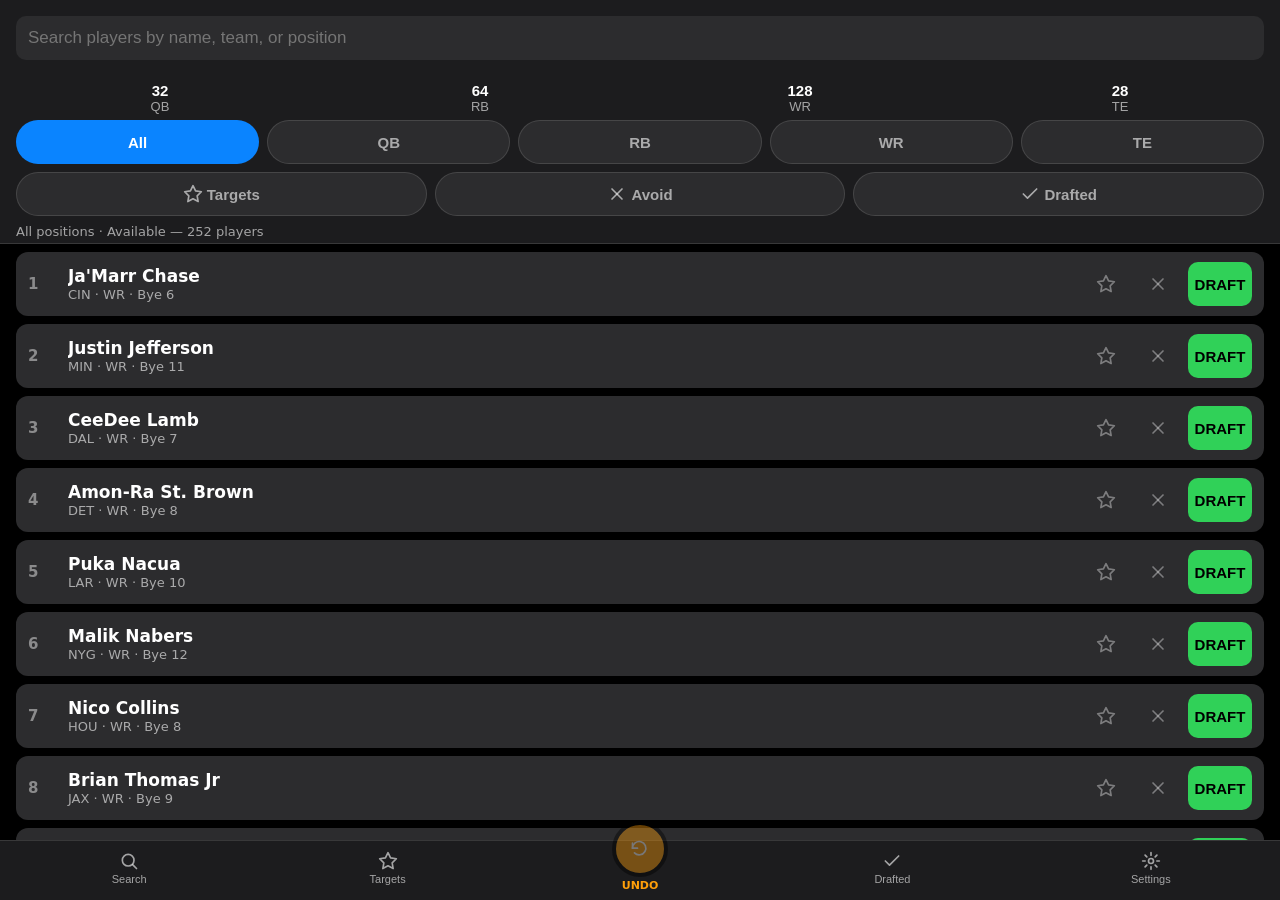
==== index.html @ 84325263 "feat: edit rankings mode — drag reorder, rank jump, done/cancel staging Adds DC.edit.mount/open/clos" ====
<!DOCTYPE html>
<html lang="en">
<head>
  <meta charset="utf-8">
  <meta name="viewport" content="width=device-width, initial-scale=1, maximum-scale=1, user-scalable=no, viewport-fit=cover">
  <meta name="apple-mobile-web-app-capable" content="yes">
  <meta name="apple-mobile-web-app-status-bar-style" content="black-translucent">
  <meta name="apple-mobile-web-app-title" content="Cockpit">
  <meta name="theme-color" content="#000000">
  <link rel="manifest" href="./manifest.webmanifest">
  <link rel="apple-touch-icon" href="./icons/apple-touch-icon.png">
  <link rel="icon" href="./icons/icon-192.png">
  <link rel="stylesheet" href="./styles.css">
  <title>Draft Cockpit</title>
</head>
<body>
  <div id="app" class="app-shell">
    <header id="header">
      <div id="search-container"></div>
      <div id="stats-strip"></div>
      <div id="filter-chips"></div>
      <div id="summary-line"></div>
    </header>
    <main id="player-list"></main>
    <div id="undo-banner-root"></div>
    <nav id="bottom-bar"></nav>
    <div id="sheet-root"></div>
    <div id="edit-root" hidden></div>
  </div>
  <script src="./js/data.js"></script>
  <script src="./js/state.js"></script>
  <script src="./js/importer.js"></script>
  <script src="./js/ui.js"></script>
  <script src="./js/edit.js"></script>
  <script src="./js/app.js"></script>
</body>
</html>
---- styles.css ----
/* tokens */
:root {
  --bg-base: #000000;
  --surface-1: #1C1C1E;
  --surface-2: #2C2C2E;
  --surface-3: #3A3A3C;
  --hairline: rgba(255, 255, 255, 0.12);
  --text-1: #FFFFFF;
  --text-2: rgba(255, 255, 255, 0.60);
  --text-3: rgba(255, 255, 255, 0.38);
  --accent-draft: #30D158;
  --accent-target: #FFD60A;
  --accent-avoid: #FF453A;
  --accent-position: #0A84FF;
  --accent-undo: #FF9F0A;
  --accent-drafted: #636366;
  --font-sans: -apple-system, BlinkMacSystemFont, "SF Pro Text", system-ui, sans-serif;
  --radius-chip: 9999px;
  --radius-card: 12px;
  --radius-button: 10px;
  --radius-sheet: 16px;
  --shadow-lift: 0 8px 24px rgba(0, 0, 0, 0.45);
  color-scheme: dark;
}

/* globals */
* {
  box-sizing: border-box;
}

body {
  margin: 0;
  background: var(--bg-base);
  color: var(--text-1);
  font-family: var(--font-sans);
  -webkit-tap-highlight-color: transparent;
  overscroll-behavior-y: contain;
}

button,
.chip,
.stat,
.bar-item,
.bar-undo,
.btn-toggle,
.btn-draft,
.btn-undraft,
.sheet-row,
.empty-action,
.search-clear {
  touch-action: manipulation;
  user-select: none;
  -webkit-user-select: none;
  transition: background-color 80ms ease-out, transform 80ms ease-out;
}

.chip:active,
.btn-draft:active,
.btn-undraft:active,
.empty-action:active,
.sheet-row:active {
  transform: scale(0.96);
}

.stat:active,
.bar-item:active,
.bar-undo:active,
.btn-toggle:active,
.search-clear:active {
  background: var(--surface-3);
}

/* layout */
.app-shell {
  height: 100vh;
  height: 100dvh;
  display: flex;
  flex-direction: column;
}

#header {
  background: var(--surface-1);
  padding-top: env(safe-area-inset-top);
  border-bottom: 1px solid var(--hairline);
  flex-shrink: 0;
}

#player-list {
  flex: 1;
  overflow-y: auto;
  overscroll-behavior-y: contain;
  padding: 8px 16px;
}

#bottom-bar {
  background: var(--surface-1);
  border-top: 1px solid var(--hairline);
  padding-bottom: max(env(safe-area-inset-bottom), 8px);
  flex-shrink: 0;
}

body.searching #stats-strip,
body.searching #filter-chips,
body.searching #summary-line,
body.searching #bottom-bar {
  display: none;
}

/* search */
.search-bar {
  padding: 16px;
  display: flex;
  align-items: center;
  gap: 8px;
}

.search-input {
  height: 44px;
  font-size: 17px;
  background: var(--surface-2);
  border-radius: var(--radius-button);
  width: 100%;
  flex: 1;
  min-width: 0;
  border: none;
  color: var(--text-1);
  padding: 0 12px;
}

.search-clear {
  width: 44px;
  height: 44px;
  background: none;
  border: none;
  color: var(--text-2);
  font-size: 17px;
  display: flex;
  align-items: center;
  justify-content: center;
  border-radius: 50%;
}

/* stats strip */
.stats-strip {
  display: flex;
}

.stat {
  flex: 1;
  height: 44px;
  display: flex;
  flex-direction: column;
  align-items: center;
  justify-content: center;
  background: none;
  border: none;
}

.stat-count {
  font-size: 15px;
  font-weight: 600;
  color: var(--text-1);
}

.stat-label {
  font-size: 13px;
  color: var(--text-2);
}

.stat.active .stat-label {
  color: var(--accent-position);
}

/* chips */
.chip-row {
  display: flex;
  gap: 8px;
  padding: 0 16px 8px;
}

.chip {
  flex: 1;
  height: 44px;
  border-radius: var(--radius-chip);
  background: var(--surface-2);
  color: var(--text-2);
  font-size: 15px;
  font-weight: 600;
  border: 1px solid var(--hairline);
  display: flex;
  align-items: center;
  justify-content: center;
  gap: 4px;
}

.chip.active-position {
  background: var(--accent-position);
  color: #fff;
  border-color: transparent;
}

.chip.active-target {
  background: var(--accent-target);
  color: #000;
  border-color: transparent;
}

.chip.active-avoid {
  background: var(--accent-avoid);
  color: #fff;
  border-color: transparent;
}

.chip.active-drafted {
  background: var(--accent-drafted);
  color: #fff;
  border-color: transparent;
}

/* summary line */
.summary {
  font-size: 13px;
  color: var(--text-2);
  padding: 0 16px 4px;
}

/* player row */
.player-row {
  display: flex;
  align-items: center;
  gap: 8px;
  background: var(--surface-2);
  border-radius: var(--radius-card);
  padding: 10px 12px;
  margin-bottom: 8px;
  min-height: 64px;
  max-height: 80px;
  position: relative;
  overflow: hidden;
}

.player-rank {
  width: 32px;
  font-size: 15px;
  font-weight: 700;
  font-variant-numeric: tabular-nums;
  color: rgba(255, 255, 255, 0.45);
}

button.player-rank {
  background: none;
  border: none;
  padding: 0;
  font: inherit;
  color: inherit;
  text-align: inherit;
}

#edit-list button.player-rank {
  min-height: 44px;
  display: flex;
  align-items: center;
}

.player-info {
  flex: 1;
  min-width: 0;
}

.player-name {
  font-size: 17px;
  font-weight: 600;
  line-height: 22px;
  white-space: nowrap;
  overflow: hidden;
  text-overflow: ellipsis;
}

.player-meta {
  font-size: 13px;
  color: var(--text-2);
  line-height: 16px;
}

.btn-toggle {
  width: 44px;
  height: 44px;
  border-radius: 50%;
  background: transparent;
  border: none;
  color: var(--text-3);
  display: flex;
  align-items: center;
  justify-content: center;
}

.btn-toggle.on-target {
  color: var(--accent-target);
  background: rgba(255, 214, 10, 0.18);
}

.btn-toggle.on-avoid {
  color: var(--accent-avoid);
  background: rgba(255, 69, 58, 0.18);
}

.btn-draft {
  min-width: 64px;
  height: 44px;
  border-radius: var(--radius-button);
  background: var(--accent-draft);
  color: #000;
  font-size: 15px;
  font-weight: 700;
  border: none;
}

.player-row.is-target {
  box-shadow: inset 3px 0 0 var(--accent-target);
}

.player-row.is-avoid {
  box-shadow: inset 3px 0 0 var(--accent-avoid);
  opacity: 0.55;
}

.player-row.is-drafted-search {
  opacity: 0.4;
}

.player-row.row-moved {
  box-shadow: inset 3px 0 0 var(--accent-position);
}

.player-row.dragging {
  z-index: 10;
  position: relative;
  background: var(--surface-3);
  transform-origin: center;
  box-shadow: var(--shadow-lift);
}

.player-row.gap-shift {
  transition: transform 120ms ease-out;
}

.player-row.settled {
  animation: drop-settle 100ms ease-out;
}

@keyframes drop-settle {
  from {
    transform: scale(1.02);
  }
  to {
    transform: scale(1);
  }
}

.drag-handle {
  width: 44px;
  height: 44px;
  flex-shrink: 0;
  display: flex;
  align-items: center;
  justify-content: center;
  color: var(--text-3);
  touch-action: none;
}

.drafted-pill {
  font-size: 11px;
  font-weight: 700;
  letter-spacing: 0.5px;
  color: var(--text-3);
  background: var(--surface-3);
  border-radius: 6px;
  padding: 4px 8px;
}

.pick-badge {
  font-size: 13px;
  font-weight: 600;
  color: var(--text-2);
}

.btn-undraft {
  height: 44px;
  min-width: 64px;
  border-radius: var(--radius-button);
  background: var(--surface-3);
  color: var(--accent-undo);
  font-weight: 700;
  border: none;
}

.player-row.exiting {
  transition: all 150ms ease-out;
  transform: translateX(24px);
  opacity: 0;
  max-height: 0;
  min-height: 0;
  margin-bottom: 0;
  padding-top: 0;
  padding-bottom: 0;
}

.player-row.restored {
  animation: undo-ring 400ms ease-out;
}

@keyframes undo-ring {
  from {
    box-shadow: 0 0 0 2px var(--accent-undo);
  }
  to {
    box-shadow: 0 0 0 2px transparent;
  }
}

.player-row.flash-draft {
  animation: draft-flash 150ms ease-out;
}

@keyframes draft-flash {
  from {
    background: rgba(48, 209, 88, 0.25);
  }
  to {
    background: var(--surface-2);
  }
}

/* bottom bar */
.bar-items {
  display: flex;
  align-items: flex-end;
}

.bar-item {
  flex: 1;
  min-height: 48px;
  display: flex;
  flex-direction: column;
  align-items: center;
  justify-content: center;
  gap: 2px;
  background: none;
  border: none;
  color: var(--text-2);
  font-size: 11px;
  font-weight: 500;
}

.bar-item.active {
  color: var(--text-1);
}

.bar-undo {
  width: 56px;
  height: 56px;
  border-radius: 50%;
  background: var(--accent-undo);
  color: #fff;
  margin-top: -20px;
  border: 4px solid var(--bg-base);
  display: flex;
  align-items: center;
  justify-content: center;
}

.bar-undo:disabled {
  opacity: 0.4;
  pointer-events: none;
}

.bar-undo-label {
  font-size: 11px;
  font-weight: 700;
  color: var(--accent-undo);
}

/* undo banner */
.undo-banner {
  margin: 0 16px 8px;
  background: var(--surface-2);
  border-radius: var(--radius-button);
  padding: 10px 12px;
  font-size: 13px;
  color: var(--text-2);
}

/* settings sheet */
.scrim {
  position: absolute;
  inset: 0;
  background: rgba(0, 0, 0, 0.5);
}

.sheet {
  position: absolute;
  left: 0;
  right: 0;
  bottom: 0;
  background: var(--surface-1);
  border-radius: var(--radius-sheet) var(--radius-sheet) 0 0;
  padding: 16px 16px max(env(safe-area-inset-bottom), 16px);
  max-height: 85vh;
  max-height: 85dvh;
  overflow-y: auto;
}

.sheet-title {
  font-size: 20px;
  font-weight: 700;
  margin: 0 0 12px;
}

.sheet-row {
  width: 100%;
  text-align: left;
  min-height: 48px;
  font-size: 17px;
  background: none;
  border: none;
  color: var(--text-1);
  border-bottom: 1px solid var(--hairline);
  display: flex;
  align-items: center;
  justify-content: space-between;
}

.sheet-row.destructive {
  color: var(--accent-avoid);
}

.sheet-note {
  font-size: 13px;
  color: var(--text-3);
}

.import-textarea {
  width: 100%;
  min-height: 120px;
  font-size: 16px;
  background: var(--surface-2);
  color: var(--text-1);
  border: none;
  border-radius: var(--radius-button);
  padding: 12px;
}

/* empty state */
.empty {
  padding: 48px 24px;
  text-align: center;
  color: var(--text-2);
}

.empty-title {
  font-size: 17px;
  font-weight: 600;
}

.empty-sub {
  font-size: 13px;
  color: var(--text-3);
  margin-top: 4px;
}

.empty-action {
  margin-top: 12px;
  color: var(--accent-position);
  background: none;
  border: none;
  font-size: 15px;
  font-weight: 600;
  min-height: 44px;
}

/* edit rankings mode */
#edit-root {
  position: absolute;
  inset: 0;
  background: var(--bg-base);
  display: flex;
  flex-direction: column;
  z-index: 20;
  opacity: 1;
  transform: translateY(0);
  transition: opacity 150ms ease-out, transform 150ms ease-out;
}

#edit-root[hidden] {
  display: none;
}

#edit-root.entering,
#edit-root.leaving {
  opacity: 0;
  transform: translateY(8px);
}

.edit-topbar {
  display: flex;
  align-items: center;
  justify-content: space-between;
  gap: 8px;
  padding: env(safe-area-inset-top) 8px 0;
  min-height: 44px;
  background: var(--surface-1);
  border-bottom: 1px solid var(--hairline);
  flex-shrink: 0;
}

.edit-topbar-btn {
  min-width: 44px;
  height: 44px;
  background: none;
  border: none;
  font-size: 17px;
}

.edit-cancel {
  color: var(--text-2);
}

.edit-done {
  color: var(--accent-position);
  font-weight: 700;
}

.edit-topbar-title {
  flex: 1;
  text-align: center;
  font-size: 17px;
  font-weight: 600;
}

.edit-topbar-done-wrap {
  display: flex;
  align-items: center;
  gap: 6px;
}

.edit-count-pill {
  font-size: 13px;
  font-weight: 600;
  color: var(--accent-position);
  background: rgba(10, 132, 255, 0.18);
  border-radius: var(--radius-chip);
  padding: 4px 8px;
}

#edit-list {
  flex: 1;
  overflow-y: auto;
  overscroll-behavior-y: contain;
  padding: 8px 16px;
  position: relative;
}

#edit-root.edit-searching .drag-handle {
  opacity: 0.35;
}

.edit-card {
  position: absolute;
  top: 50%;
  left: 50%;
  transform: translate(-50%, -50%);
  background: var(--surface-1);
  border-radius: var(--radius-sheet);
  padding: 16px;
  min-width: 260px;
}

.edit-card-title {
  font-size: 13px;
  color: var(--text-2);
  margin-bottom: 8px;
}

.rank-input {
  display: block;
  width: 100%;
  height: 44px;
  font-size: 17px;
  text-align: center;
  background: var(--surface-2);
  color: var(--text-1);
  border: none;
  border-radius: var(--radius-button);
  padding: 0 12px;
  margin-bottom: 12px;
  color-scheme: dark;
}

.edit-card-primary,
.edit-card-danger,
.edit-card-secondary {
  width: 100%;
  height: 44px;
  border-radius: var(--radius-button);
  border: none;
  font-size: 15px;
  font-weight: 700;
  margin-top: 8px;
}

.edit-card-primary {
  background: var(--accent-position);
  color: #fff;
}

.edit-card-primary:disabled {
  opacity: 0.4;
  pointer-events: none;
}

.edit-card-danger {
  background: var(--accent-avoid);
  color: #fff;
}

.edit-card-secondary {
  background: var(--surface-3);
  color: var(--text-1);
}
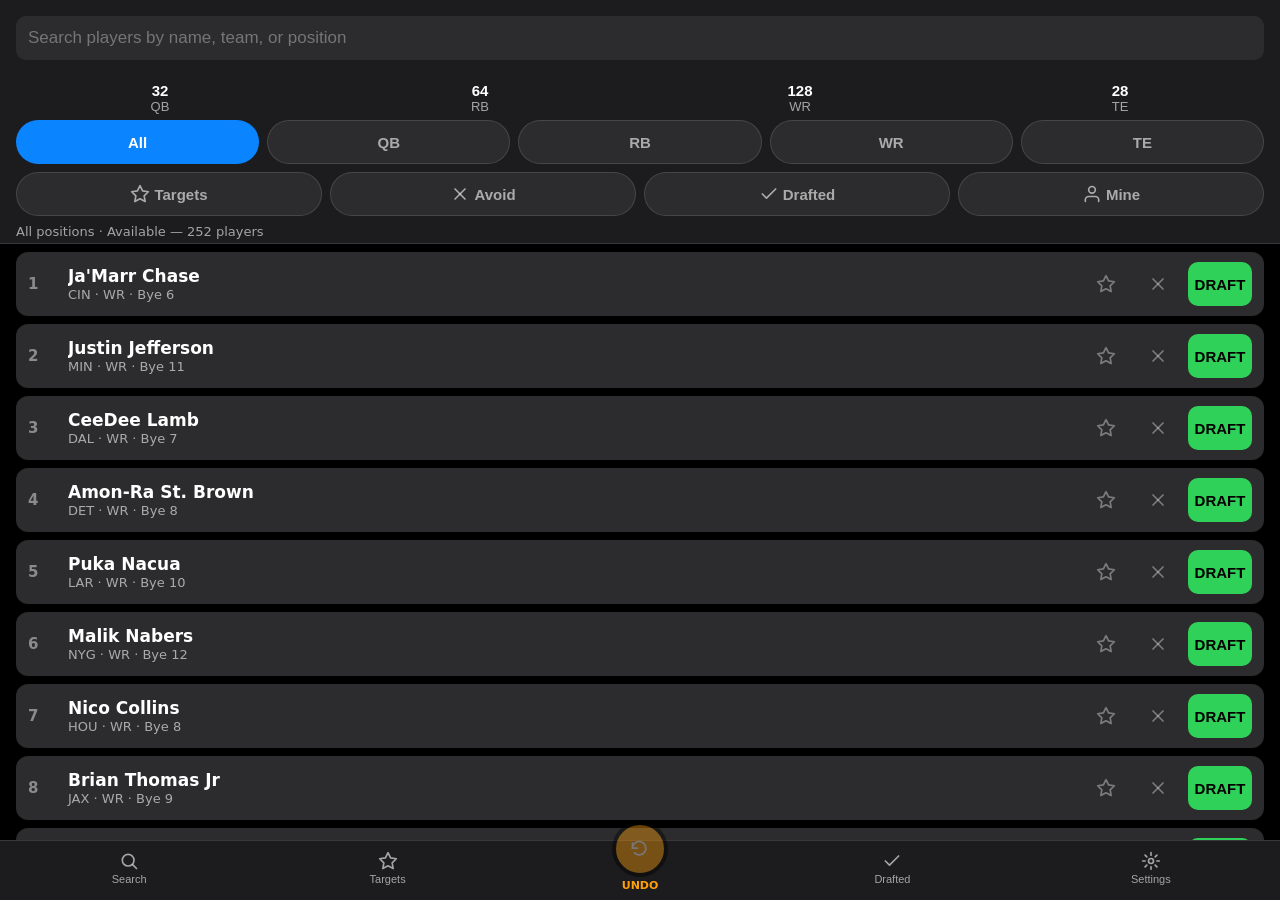
==== commit 9a1aed49: "feat: tier dividers, draft tracker strip, quiet signals, roster needs Round 4 Task 4 — main-board UI" ====
--- a/index.html
+++ b/index.html
@@ -18,6 +18,7 @@
     <header id="header">
       <div id="search-container"></div>
       <div id="stats-strip"></div>
+      <div id="tracker-strip"></div>
       <div id="filter-chips"></div>
       <div id="summary-line"></div>
     </header>
--- a/styles.css
+++ b/styles.css
@@ -171,6 +171,14 @@
   color: var(--accent-position);
 }
 
+/* draft tracker strip: hidden entirely when league is unset (mount() leaves it empty) */
+.tracker-strip {
+  font-size: 13px;
+  color: var(--text-2);
+  font-variant-numeric: tabular-nums;
+  padding: 16px;
+}
+
 /* chips */
 .chip-row {
   display: flex;
@@ -180,6 +188,7 @@
 
 .chip {
   flex: 1;
+  min-width: 0;
   height: 44px;
   border-radius: var(--radius-chip);
   background: var(--surface-2);
@@ -191,6 +200,8 @@
   align-items: center;
   justify-content: center;
   gap: 4px;
+  padding: 0 2px;
+  white-space: nowrap;
 }
 
 .chip.active-position {
@@ -213,6 +224,12 @@
 
 .chip.active-drafted {
   background: var(--accent-drafted);
+  color: #fff;
+  border-color: transparent;
+}
+
+.chip.active-mine {
+  background: var(--accent-position);
   color: #fff;
   border-color: transparent;
 }
@@ -262,6 +279,23 @@
   align-items: center;
 }
 
+#edit-list button.player-rank.pos-rank {
+  flex-direction: column;
+  align-items: flex-start;
+  gap: 1px;
+}
+
+.rank-position {
+  font-size: 15px;
+  font-weight: 700;
+  color: var(--text-1);
+}
+
+.rank-overall {
+  font-size: 11px;
+  color: var(--text-3);
+}
+
 .player-info {
   flex: 1;
   min-width: 0;
@@ -282,6 +316,40 @@
   line-height: 16px;
 }
 
+/* quiet signal tags: available rows only, up to 2, priority VALUE > CLIFF > GONE SOON */
+.signal-tags {
+  display: flex;
+  gap: 4px;
+  margin-top: 3px;
+}
+
+.sig-tag {
+  font-size: 10px;
+  font-weight: 700;
+  line-height: 1;
+  text-transform: uppercase;
+  border: 1px solid;
+  border-radius: 4px;
+  padding: 2px 5px;
+  letter-spacing: 0.5px;
+  background: transparent;
+}
+
+.sig-value {
+  border-color: var(--accent-draft);
+  color: var(--accent-draft);
+}
+
+.sig-cliff {
+  border-color: var(--accent-target);
+  color: var(--accent-target);
+}
+
+.sig-gone {
+  border-color: var(--text-3);
+  color: var(--text-3);
+}
+
 .btn-toggle {
   width: 44px;
   height: 44px;
@@ -304,15 +372,38 @@
   background: rgba(255, 69, 58, 0.18);
 }
 
+.btn-toggle.on-mine {
+  color: var(--accent-position);
+  background: rgba(10, 132, 255, 0.18);
+}
+
 .btn-draft {
   min-width: 64px;
   height: 44px;
   border-radius: var(--radius-button);
-  background: var(--accent-draft);
+  background-color: var(--accent-draft);
+  background-image: linear-gradient(to right, var(--accent-position), var(--accent-position));
+  background-repeat: no-repeat;
+  background-position: left center;
+  background-size: 0% 100%;
   color: #000;
   font-size: 15px;
   font-weight: 700;
   border: none;
+  -webkit-touch-callout: none;
+}
+
+.btn-draft.arming {
+  animation: btn-arm-fill 500ms linear forwards;
+}
+
+@keyframes btn-arm-fill {
+  from {
+    background-size: 0% 100%;
+  }
+  to {
+    background-size: 100% 100%;
+  }
 }
 
 .player-row.is-target {
@@ -324,12 +415,36 @@
   opacity: 0.55;
 }
 
+.player-row.is-mine {
+  box-shadow: inset 3px 0 0 var(--accent-position);
+}
+
 .player-row.is-drafted-search {
   opacity: 0.4;
 }
 
 .player-row.row-moved {
   box-shadow: inset 3px 0 0 var(--accent-position);
+}
+
+/* tier divider: expanded margin-top holds an inline ::before label + hairline (row height/pitch
+   for this row alone changes — drag math handles this via measured per-row offsets, not rowStep) */
+.player-row.tier-break {
+  margin-top: 24px;
+  overflow: visible;
+}
+
+.player-row.tier-break::before {
+  content: attr(data-tier-label);
+  position: absolute;
+  top: -20px;
+  left: 0;
+  right: 0;
+  padding-top: 4px;
+  border-top: 1px solid var(--hairline);
+  font-size: 11px;
+  font-weight: 700;
+  color: var(--text-3);
 }
 
 .player-row.dragging {
@@ -425,6 +540,19 @@
 @keyframes draft-flash {
   from {
     background: rgba(48, 209, 88, 0.25);
+  }
+  to {
+    background: var(--surface-2);
+  }
+}
+
+.player-row.flash-mine {
+  animation: mine-flash 150ms ease-out;
+}
+
+@keyframes mine-flash {
+  from {
+    background: rgba(10, 132, 255, 0.25);
   }
   to {
     background: var(--surface-2);
@@ -539,6 +667,30 @@
   color: var(--text-3);
 }
 
+.sheet-section-title {
+  font-size: 15px;
+  font-weight: 700;
+  color: var(--text-2);
+  margin: 16px 0 4px;
+}
+
+.snake-toggle-btn {
+  width: 44px;
+  height: 44px;
+  border-radius: var(--radius-button);
+  background: var(--surface-2);
+  color: var(--text-1);
+  border: none;
+  display: flex;
+  align-items: center;
+  justify-content: center;
+}
+
+.snake-toggle-btn[aria-pressed="true"] {
+  background: var(--accent-position);
+  color: #fff;
+}
+
 .import-textarea {
   width: 100%;
   min-height: 120px;
@@ -599,6 +751,10 @@
 #edit-root.leaving {
   opacity: 0;
   transform: translateY(8px);
+}
+
+#edit-root.leaving {
+  pointer-events: none;
 }
 
 .edit-topbar {
@@ -681,6 +837,43 @@
   margin-bottom: 8px;
 }
 
+.tier-stepper-row {
+  display: flex;
+  align-items: center;
+  gap: 8px;
+  margin: 12px 0;
+}
+
+.tier-stepper-label {
+  flex: 1;
+  font-size: 13px;
+  color: var(--text-2);
+}
+
+.tier-step-btn {
+  width: 44px;
+  height: 44px;
+  border-radius: var(--radius-button);
+  background: var(--surface-2);
+  color: var(--text-1);
+  border: none;
+  font-size: 20px;
+  font-weight: 700;
+}
+
+.tier-step-btn:disabled {
+  opacity: 0.4;
+  pointer-events: none;
+}
+
+.tier-stepper-value {
+  min-width: 32px;
+  text-align: center;
+  font-size: 17px;
+  font-weight: 700;
+  font-variant-numeric: tabular-nums;
+}
+
 .rank-input {
   display: block;
   width: 100%;
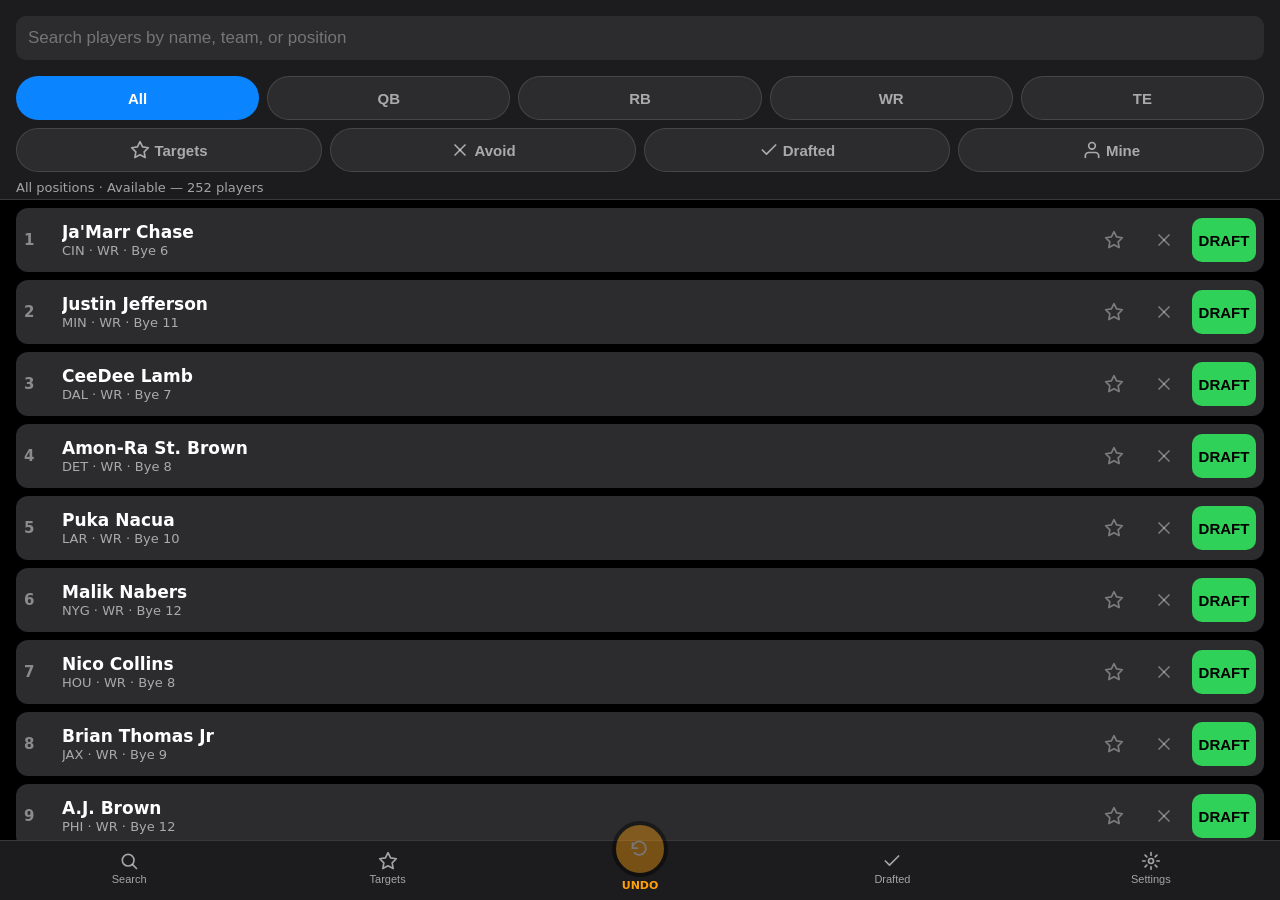
==== commit 139e232c: "feat: tracker card redesign; remove position-counts row" ====
--- a/index.html
+++ b/index.html
@@ -17,7 +17,6 @@
   <div id="app" class="app-shell">
     <header id="header">
       <div id="search-container"></div>
-      <div id="stats-strip"></div>
       <div id="tracker-strip"></div>
       <div id="filter-chips"></div>
       <div id="summary-line"></div>
--- a/styles.css
+++ b/styles.css
@@ -14,6 +14,12 @@
   --accent-position: #0A84FF;
   --accent-undo: #FF9F0A;
   --accent-drafted: #636366;
+  --tier-c1: #BF5AF2;
+  --tier-c2: #5E5CE6;
+  --tier-c3: #64D2FF;
+  --tier-c4: #40C8E0;
+  --tier-c5: #66D4CF;
+  --tier-c6: #8E8E93;
   --font-sans: -apple-system, BlinkMacSystemFont, "SF Pro Text", system-ui, sans-serif;
   --radius-chip: 9999px;
   --radius-card: 12px;
@@ -39,7 +45,6 @@
 
 button,
 .chip,
-.stat,
 .bar-item,
 .bar-undo,
 .btn-toggle,
@@ -62,7 +67,6 @@
   transform: scale(0.96);
 }
 
-.stat:active,
 .bar-item:active,
 .bar-undo:active,
 .btn-toggle:active,
@@ -99,7 +103,6 @@
   flex-shrink: 0;
 }
 
-body.searching #stats-strip,
 body.searching #filter-chips,
 body.searching #summary-line,
 body.searching #bottom-bar {
@@ -140,43 +143,67 @@
   border-radius: 50%;
 }
 
-/* stats strip */
-.stats-strip {
-  display: flex;
-}
-
-.stat {
+/* draft tracker card: hidden entirely when league is unset (mount() leaves it empty) */
+.tracker-card {
+  display: flex;
+  align-items: center;
+  margin: 8px 16px 12px;
+  padding: 10px 0;
+  background: var(--surface-1);
+  border: 1px solid var(--hairline);
+  border-radius: var(--radius-card);
+}
+
+.tracker-stat {
   flex: 1;
-  height: 44px;
   display: flex;
   flex-direction: column;
   align-items: center;
+  gap: 2px;
+  border-right: 1px solid var(--hairline);
+}
+
+.tracker-stat:last-child {
+  border-right: none;
+}
+
+.tracker-value {
+  font-size: 15px;
+  font-weight: 700;
+  color: var(--text-1);
+  font-variant-numeric: tabular-nums;
+}
+
+.tracker-label {
+  font-size: 11px;
+  font-weight: 500;
+  color: var(--text-3);
+  text-transform: uppercase;
+  letter-spacing: 0.02em;
+}
+
+.tracker-card.my-pick {
   justify-content: center;
-  background: none;
-  border: none;
-}
-
-.stat-count {
+  background: rgba(48, 209, 88, 0.18);
+  border-color: var(--accent-draft);
+}
+
+.tracker-up {
+  display: flex;
+  flex-direction: column;
+  align-items: center;
+  gap: 2px;
+}
+
+.tracker-up-text {
   font-size: 15px;
-  font-weight: 600;
-  color: var(--text-1);
-}
-
-.stat-label {
-  font-size: 13px;
-  color: var(--text-2);
-}
-
-.stat.active .stat-label {
-  color: var(--accent-position);
-}
-
-/* draft tracker strip: hidden entirely when league is unset (mount() leaves it empty) */
-.tracker-strip {
-  font-size: 13px;
-  color: var(--text-2);
-  font-variant-numeric: tabular-nums;
-  padding: 16px;
+  font-weight: 800;
+  color: var(--accent-draft);
+}
+
+.tracker-up-sub {
+  font-size: 11px;
+  color: var(--text-2);
 }
 
 /* chips */
@@ -245,10 +272,10 @@
 .player-row {
   display: flex;
   align-items: center;
-  gap: 8px;
+  gap: 6px;
   background: var(--surface-2);
   border-radius: var(--radius-card);
-  padding: 10px 12px;
+  padding: 10px 8px;
   margin-bottom: 8px;
   min-height: 64px;
   max-height: 80px;
@@ -310,13 +337,40 @@
   text-overflow: ellipsis;
 }
 
+.tier-chip {
+  flex-shrink: 0;
+  display: inline-block;
+  font-size: 11px;
+  font-weight: 700;
+  line-height: 1;
+  border-radius: 5px;
+  padding: 2px 4px;
+  font-variant-numeric: tabular-nums;
+}
+
+.tier-c1 { color: var(--tier-c1); background: rgba(191, 90, 242, 0.18); }
+.tier-c2 { color: var(--tier-c2); background: rgba(94, 92, 230, 0.18); }
+.tier-c3 { color: var(--tier-c3); background: rgba(100, 210, 255, 0.18); }
+.tier-c4 { color: var(--tier-c4); background: rgba(64, 200, 224, 0.18); }
+.tier-c5 { color: var(--tier-c5); background: rgba(102, 212, 207, 0.18); }
+.tier-c6 { color: var(--tier-c6); background: rgba(142, 142, 147, 0.18); }
+.tier-cx { color: var(--accent-drafted); background: rgba(99, 99, 102, 0.18); }
+
 .player-meta {
   font-size: 13px;
   color: var(--text-2);
   line-height: 16px;
-}
-
-/* quiet signal tags: available rows only, up to 2, priority VALUE > CLIFF > GONE SOON */
+  white-space: nowrap;
+  overflow: hidden;
+  text-overflow: ellipsis;
+}
+
+.player-meta .tier-chip {
+  margin-left: 3px;
+  vertical-align: middle;
+}
+
+/* quiet signal tags: available rows only, up to 2, priority VALUE > CLIFF */
 .signal-tags {
   display: flex;
   gap: 4px;
@@ -343,11 +397,6 @@
 .sig-cliff {
   border-color: var(--accent-target);
   color: var(--accent-target);
-}
-
-.sig-gone {
-  border-color: var(--text-3);
-  color: var(--text-3);
 }
 
 .btn-toggle {
@@ -427,8 +476,9 @@
   box-shadow: inset 3px 0 0 var(--accent-position);
 }
 
-/* tier divider: expanded margin-top holds an inline ::before label + hairline (row height/pitch
-   for this row alone changes — drag math handles this via measured per-row offsets, not rowStep) */
+/* tier divider: edit-mode-only (js/edit.js position-filtered view). Main board uses .tier-chip
+   instead. Expanded margin-top holds an inline ::before label + hairline (row height/pitch for
+   this row alone changes — drag math handles this via measured per-row offsets, not rowStep) */
 .player-row.tier-break {
   margin-top: 24px;
   overflow: visible;
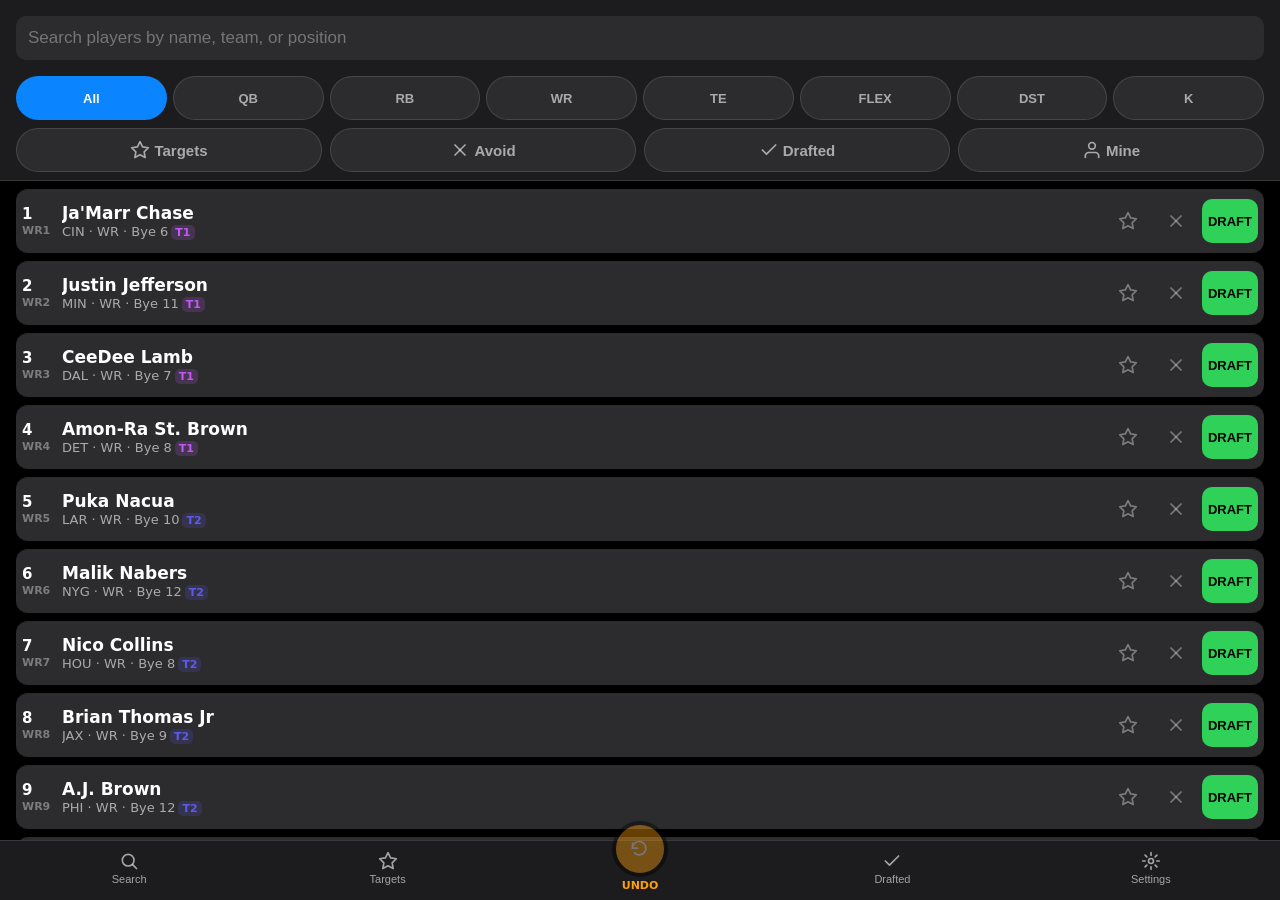
==== commit 3998930f: "refactor: remove summary line" ====
--- a/index.html
+++ b/index.html
@@ -19,7 +19,6 @@
       <div id="search-container"></div>
       <div id="tracker-strip"></div>
       <div id="filter-chips"></div>
-      <div id="summary-line"></div>
     </header>
     <main id="player-list"></main>
     <div id="undo-banner-root"></div>
--- a/styles.css
+++ b/styles.css
@@ -104,7 +104,6 @@
 }
 
 body.searching #filter-chips,
-body.searching #summary-line,
 body.searching #bottom-bar {
   display: none;
 }
@@ -231,6 +230,18 @@
   white-space: nowrap;
 }
 
+/* 8 chips/390px: default 15px/600 overruns FLEX/DST — position rows only, status row untouched.
+   Row gap trimmed 8px->6px too: frees ~14px across the row (~1.75px/chip) so real fit margin
+   is >=1px per chip, not the razor-thin scrollWidth===clientWidth the 13px/1px-padding font fix
+   alone produced. */
+.chip-row-positions {
+  gap: 6px;
+}
+.chip-row-positions .chip {
+  font-size: 13px;
+  padding: 0 1px;
+}
+
 .chip.active-position {
   background: var(--accent-position);
   color: #fff;
@@ -261,21 +272,14 @@
   border-color: transparent;
 }
 
-/* summary line */
-.summary {
-  font-size: 13px;
-  color: var(--text-2);
-  padding: 0 16px 4px;
-}
-
 /* player row */
 .player-row {
   display: flex;
   align-items: center;
-  gap: 6px;
+  gap: 4px;
   background: var(--surface-2);
   border-radius: var(--radius-card);
-  padding: 10px 8px;
+  padding: 10px 6px;
   margin-bottom: 8px;
   min-height: 64px;
   max-height: 80px;
@@ -284,7 +288,7 @@
 }
 
 .player-rank {
-  width: 32px;
+  width: 36px;
   font-size: 15px;
   font-weight: 700;
   font-variant-numeric: tabular-nums;
@@ -307,6 +311,13 @@
 }
 
 #edit-list button.player-rank.pos-rank {
+  flex-direction: column;
+  align-items: flex-start;
+  gap: 1px;
+}
+
+#player-list .player-rank.pos-rank {
+  display: flex;
   flex-direction: column;
   align-items: flex-start;
   gap: 1px;
@@ -399,6 +410,58 @@
   color: var(--accent-target);
 }
 
+/* roster board tiles (Mine view, league configured) */
+.roster-tile {
+  display: flex;
+  align-items: center;
+  gap: 8px;
+  background: var(--surface-2);
+  border-radius: var(--radius-card);
+  padding: 8px 10px;
+  margin-bottom: 6px;
+  min-height: 52px;
+}
+
+.tile-slot {
+  width: 36px;
+  flex-shrink: 0;
+  font-size: 11px;
+  font-weight: 700;
+  color: var(--text-3);
+  text-transform: uppercase;
+  letter-spacing: 0.02em;
+}
+
+.tile-body {
+  flex: 1;
+  min-width: 0;
+}
+
+.tile-name {
+  font-size: 15px;
+  font-weight: 600;
+  white-space: nowrap;
+  overflow: hidden;
+  text-overflow: ellipsis;
+}
+
+.tile-meta {
+  font-size: 12px;
+  color: var(--text-2);
+}
+
+.tile-bye {
+  flex-shrink: 0;
+  font-size: 15px;
+  font-weight: 700;
+  color: var(--text-2);
+}
+
+.tile-empty {
+  font-size: 14px;
+  color: var(--text-3);
+}
+
 .btn-toggle {
   width: 44px;
   height: 44px;
@@ -427,8 +490,9 @@
 }
 
 .btn-draft {
-  min-width: 64px;
-  height: 44px;
+  min-width: 52px;
+  height: 44px;
+  padding: 0 6px;
   border-radius: var(--radius-button);
   background-color: var(--accent-draft);
   background-image: linear-gradient(to right, var(--accent-position), var(--accent-position));
@@ -436,7 +500,7 @@
   background-position: left center;
   background-size: 0% 100%;
   color: #000;
-  font-size: 15px;
+  font-size: 13px;
   font-weight: 700;
   border: none;
   -webkit-touch-callout: none;
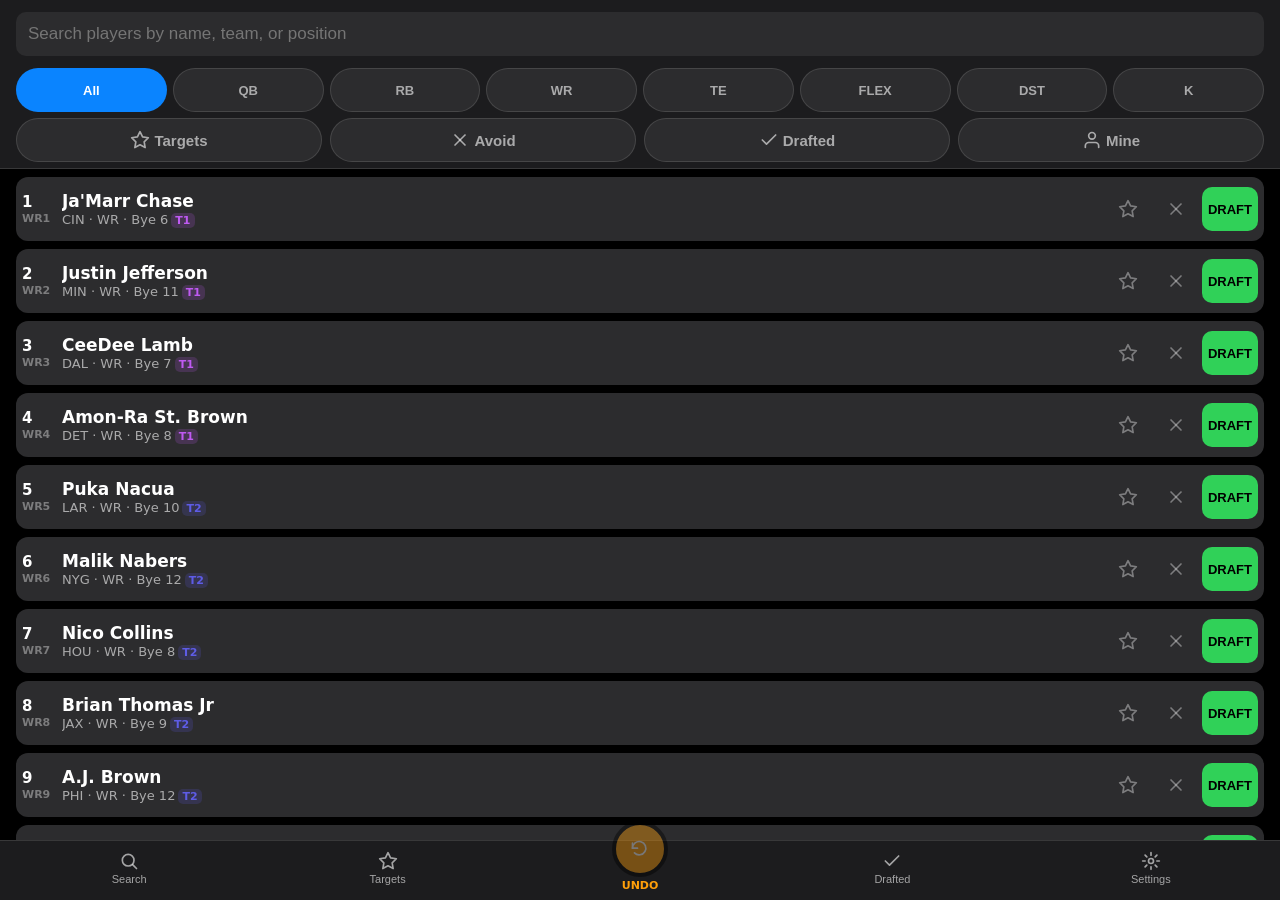
==== commit 715d7111: "feat: compare screen — side-by-side and quadrant cards Co-Authored-By: Claude Fable 5 <noreply@anthr" ====
--- a/index.html
+++ b/index.html
@@ -25,12 +25,14 @@
     <nav id="bottom-bar"></nav>
     <div id="sheet-root"></div>
     <div id="edit-root" hidden></div>
+    <div id="compare-root" hidden></div>
   </div>
   <script src="./js/data.js"></script>
   <script src="./js/state.js"></script>
   <script src="./js/importer.js"></script>
   <script src="./js/ui.js"></script>
   <script src="./js/edit.js"></script>
+  <script src="./js/compare.js"></script>
   <script src="./js/app.js"></script>
 </body>
 </html>
--- a/styles.css
+++ b/styles.css
@@ -14,6 +14,7 @@
   --accent-position: #0A84FF;
   --accent-undo: #FF9F0A;
   --accent-drafted: #636366;
+  --accent-compare: #BF5AF2;
   --tier-c1: #BF5AF2;
   --tier-c2: #5E5CE6;
   --tier-c3: #64D2FF;
@@ -101,6 +102,81 @@
   border-top: 1px solid var(--hairline);
   padding-bottom: max(env(safe-area-inset-bottom), 8px);
   flex-shrink: 0;
+  position: relative; /* must paint above the (auto-stacked) player rows below it */
+  z-index: 5;
+}
+
+#sheet-root {
+  z-index: 6; /* must paint above #bottom-bar's raised Undo button */
+}
+
+#compare-tray:empty {
+  display: none;
+}
+
+#compare-tray {
+  display: flex;
+  align-items: center;
+  gap: 6px;
+  flex-wrap: wrap;
+  padding: 6px 12px 8px;
+  background: var(--surface-1);
+  border-top: 1px solid var(--hairline);
+}
+
+/* stays visible while searching (unlike #bottom-bar below) -- when searching hides
+   #bottom-bar the tray becomes the bottom-most child and needs its own safe-area inset */
+body.searching #compare-tray {
+  padding-bottom: max(env(safe-area-inset-bottom), 8px);
+}
+
+.compare-chip {
+  display: flex;
+  align-items: center;
+  gap: 2px;
+  height: 44px;
+  background: var(--surface-2);
+  border-radius: var(--radius-chip);
+  padding: 0 4px 0 10px;
+}
+
+.compare-chip .chip-name {
+  max-width: 96px;
+  overflow: hidden;
+  text-overflow: ellipsis;
+  white-space: nowrap;
+  font-size: 13px;
+}
+
+.compare-chip .chip-remove {
+  width: 44px;
+  height: 44px;
+  background: none;
+  border: none;
+  color: var(--text-3);
+}
+
+.compare-open-btn,
+.compare-clear-btn {
+  height: 44px;
+  padding: 0 14px;
+  border-radius: var(--radius-button);
+  border: none;
+  font-weight: 700;
+}
+
+.compare-open-btn {
+  background: var(--accent-compare);
+  color: #fff;
+}
+
+.compare-open-btn[disabled] {
+  opacity: 0.4;
+}
+
+.compare-clear-btn {
+  background: var(--surface-2);
+  color: var(--text-2);
 }
 
 body.searching #filter-chips,
@@ -110,7 +186,7 @@
 
 /* search */
 .search-bar {
-  padding: 16px;
+  padding: 12px 16px;
   display: flex;
   align-items: center;
   gap: 8px;
@@ -146,8 +222,8 @@
 .tracker-card {
   display: flex;
   align-items: center;
-  margin: 8px 16px 12px;
-  padding: 10px 0;
+  margin: 4px 16px 8px;
+  padding: 8px 0;
   background: var(--surface-1);
   border: 1px solid var(--hairline);
   border-radius: var(--radius-card);
@@ -209,7 +285,7 @@
 .chip-row {
   display: flex;
   gap: 8px;
-  padding: 0 16px 8px;
+  padding: 0 16px 6px;
 }
 
 .chip {
@@ -285,6 +361,9 @@
   max-height: 80px;
   position: relative;
   overflow: hidden;
+  user-select: none;
+  -webkit-user-select: none;
+  -webkit-touch-callout: none;
 }
 
 .player-rank {
@@ -506,6 +585,12 @@
   -webkit-touch-callout: none;
 }
 
+.btn-draft.my-pick {
+  background-color: var(--accent-position);
+  background-image: linear-gradient(to right, var(--accent-draft), var(--accent-draft));
+  color: #fff;
+}
+
 .btn-draft.arming {
   animation: btn-arm-fill 500ms linear forwards;
 }
@@ -530,6 +615,12 @@
 
 .player-row.is-mine {
   box-shadow: inset 3px 0 0 var(--accent-position);
+}
+
+/* outline (not box-shadow) so it composes with the stripes above and isn't clipped by overflow:hidden */
+.player-row.is-compared {
+  outline: 2px solid var(--accent-compare);
+  outline-offset: -2px;
 }
 
 .player-row.is-drafted-search {
@@ -871,6 +962,27 @@
   pointer-events: none;
 }
 
+/* compare screen (never coexists with edit-root, hence the shared z-index tier) */
+#compare-root { position: absolute; inset: 0; background: var(--bg-base); z-index: 22; display: flex; flex-direction: column; }
+#compare-root[hidden] { display: none; }
+.compare-header { display: flex; align-items: center; justify-content: space-between; padding: 12px 16px; }
+.compare-title { font-size: 20px; font-weight: 700; }
+.compare-done { height: 44px; min-width: 64px; border: none; border-radius: var(--radius-button); background: var(--surface-3); color: var(--text-1); font-size: 15px; font-weight: 600; }
+.compare-grid { flex: 1; display: grid; gap: 8px; padding: 0 12px 12px; min-height: 0; }
+.compare-grid.cols-2 { grid-template-columns: 1fr 1fr; }
+.compare-grid.quad { grid-template-columns: 1fr 1fr; grid-template-rows: 1fr 1fr; }
+.compare-card { position: relative; background: var(--surface-2); border-radius: var(--radius-card); padding: 12px 10px; min-width: 0; overflow: hidden; }
+.compare-card-x { position: absolute; top: 0; right: 0; width: 44px; height: 44px; background: none; border: none; color: var(--text-3); display: flex; align-items: center; justify-content: center; }
+.compare-card-name { font-size: 17px; font-weight: 600; white-space: nowrap; overflow: hidden; text-overflow: ellipsis; padding-right: 40px; }
+.compare-card-meta { font-size: 13px; color: var(--text-2); margin-top: 2px; }
+.compare-card-ranks { font-size: 15px; font-weight: 700; margin-top: 8px; font-variant-numeric: tabular-nums; }
+.compare-card-adp { margin-top: 8px; }
+.adp-row { display: flex; justify-content: space-between; font-size: 13px; line-height: 20px; }
+.adp-site { color: var(--text-3); }
+.adp-val { font-variant-numeric: tabular-nums; }
+.compare-card-status { margin-top: 8px; display: flex; gap: 8px; align-items: center; font-size: 13px; color: var(--text-2); }
+.compare-empty-cell { border: 1px dashed var(--hairline); border-radius: var(--radius-card); display: flex; align-items: center; justify-content: center; text-align: center; color: var(--text-3); font-size: 13px; padding: 12px; }
+
 .edit-topbar {
   display: flex;
   align-items: center;
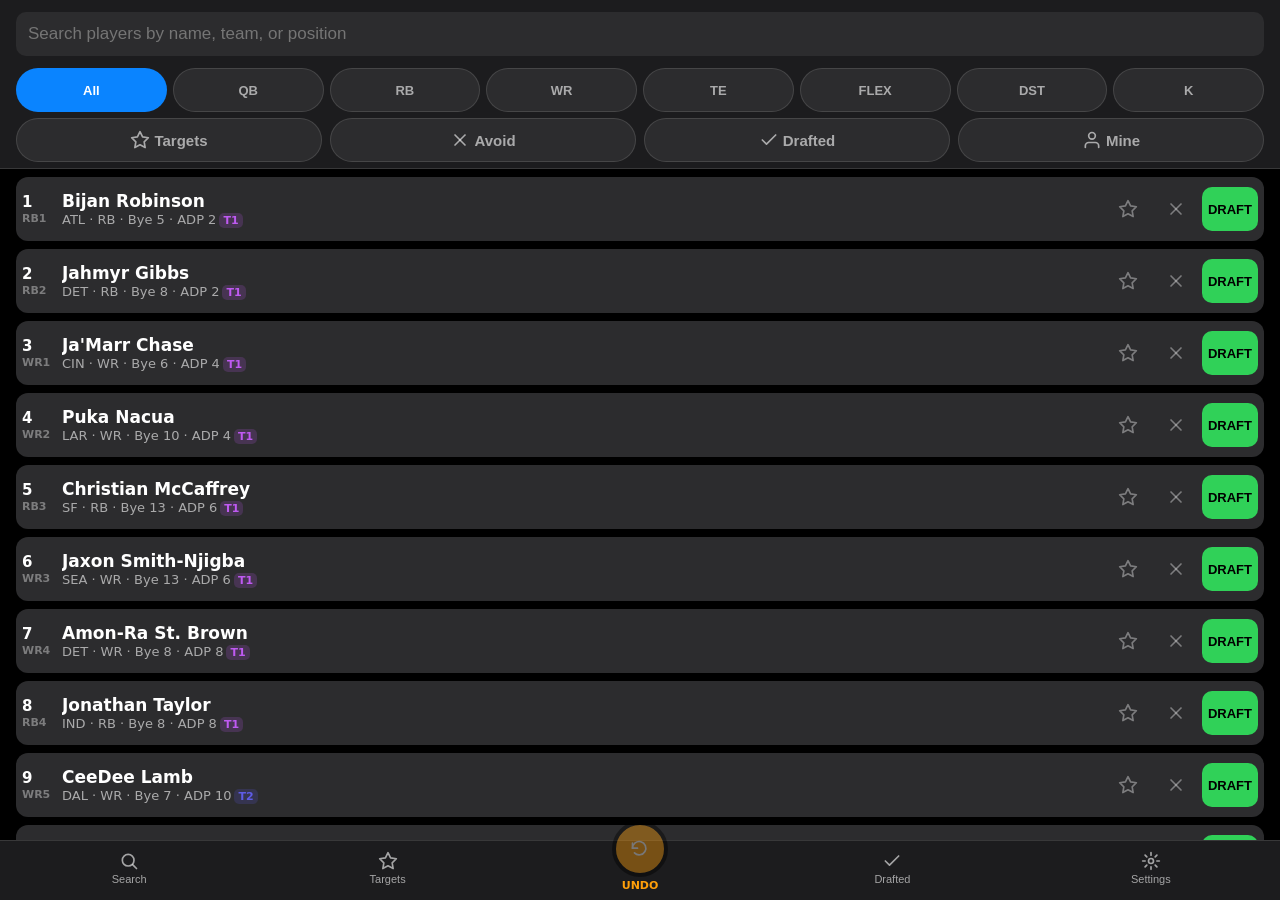
==== commit 5f1b1727: "feat: in-app sleeper+espn adp refresh - js/adp-refresh.js: fetches Sleeper + ESPN ADP client-side, g" ====
--- a/index.html
+++ b/index.html
@@ -28,7 +28,9 @@
     <div id="compare-root" hidden></div>
   </div>
   <script src="./js/data.js"></script>
+  <script src="./js/adp-data.js"></script>
   <script src="./js/state.js"></script>
+  <script src="./js/adp-refresh.js"></script>
   <script src="./js/importer.js"></script>
   <script src="./js/ui.js"></script>
   <script src="./js/edit.js"></script>
--- a/styles.css
+++ b/styles.css
@@ -967,6 +967,7 @@
 #compare-root[hidden] { display: none; }
 .compare-header { display: flex; align-items: center; justify-content: space-between; padding: 12px 16px; }
 .compare-title { font-size: 20px; font-weight: 700; }
+.compare-adp-updated { font-size: 12px; color: var(--text-3); margin-top: 2px; }
 .compare-done { height: 44px; min-width: 64px; border: none; border-radius: var(--radius-button); background: var(--surface-3); color: var(--text-1); font-size: 15px; font-weight: 600; }
 .compare-grid { flex: 1; display: grid; gap: 8px; padding: 0 12px 12px; min-height: 0; }
 .compare-grid.cols-2 { grid-template-columns: 1fr 1fr; }
@@ -980,6 +981,11 @@
 .adp-row { display: flex; justify-content: space-between; font-size: 13px; line-height: 20px; }
 .adp-site { color: var(--text-3); }
 .adp-val { font-variant-numeric: tabular-nums; }
+.compare-verdict { margin-top: 6px; font-size: 13px; font-weight: 700; line-height: 17px; }
+.verdict-red { color: var(--accent-avoid); }
+.verdict-orange { color: var(--accent-undo); }
+.verdict-green { color: var(--accent-draft); }
+.verdict-wait, .verdict-none { color: var(--text-2); }
 .compare-card-status { margin-top: 8px; display: flex; gap: 8px; align-items: center; font-size: 13px; color: var(--text-2); }
 .compare-empty-cell { border: 1px dashed var(--hairline); border-radius: var(--radius-card); display: flex; align-items: center; justify-content: center; text-align: center; color: var(--text-3); font-size: 13px; padding: 12px; }
 
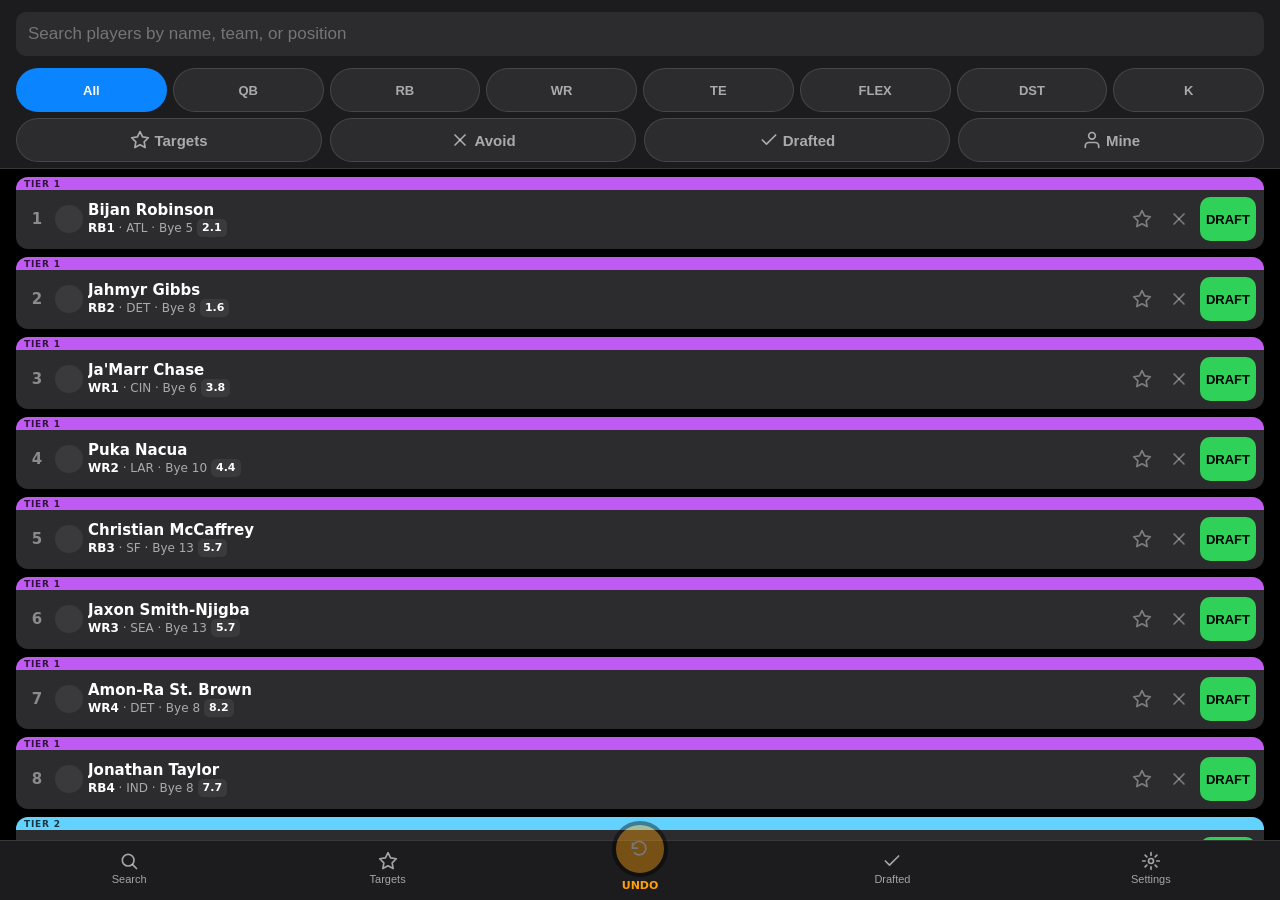
==== commit 6ff19d88: "feat: dk lines data drop Co-Authored-By: Claude Fable 5 <noreply@anthropic.com>" ====
--- a/index.html
+++ b/index.html
@@ -29,6 +29,7 @@
   </div>
   <script src="./js/data.js"></script>
   <script src="./js/adp-data.js"></script>
+  <script src="./js/dk-data.js"></script>
   <script src="./js/state.js"></script>
   <script src="./js/adp-refresh.js"></script>
   <script src="./js/importer.js"></script>
--- a/styles.css
+++ b/styles.css
@@ -16,9 +16,9 @@
   --accent-drafted: #636366;
   --accent-compare: #BF5AF2;
   --tier-c1: #BF5AF2;
-  --tier-c2: #5E5CE6;
-  --tier-c3: #64D2FF;
-  --tier-c4: #40C8E0;
+  --tier-c2: #64D2FF;
+  --tier-c3: #FFB340;
+  --tier-c4: #5E5CE6;
   --tier-c5: #66D4CF;
   --tier-c6: #8E8E93;
   --font-sans: -apple-system, BlinkMacSystemFont, "SF Pro Text", system-ui, sans-serif;
@@ -366,12 +366,57 @@
   -webkit-touch-callout: none;
 }
 
+/* main-board card layout: strip + body stacked, overriding the flat edit-screen row above */
+#player-list .player-row {
+  flex-direction: column;
+  align-items: stretch;
+  gap: 0;
+  padding: 0;
+  min-height: 0;
+  max-height: none;
+}
+
+.tier-strip {
+  flex: none;
+  height: 13px;
+  display: flex;
+  align-items: center;
+  padding: 0 8px;
+}
+
+.tier-strip span {
+  font-size: 9px;
+  font-weight: 800;
+  letter-spacing: 0.8px;
+  color: rgba(0, 0, 0, 0.75);
+}
+
+.tier-strip.tier-c1 { background: var(--tier-c1); }
+.tier-strip.tier-c2 { background: var(--tier-c2); }
+.tier-strip.tier-c3 { background: var(--tier-c3); }
+.tier-strip.tier-c4 { background: var(--tier-c4); }
+.tier-strip.tier-c5 { background: var(--tier-c5); }
+.tier-strip.tier-c6 { background: var(--tier-c6); }
+.tier-strip.tier-cx { background: var(--accent-drafted); }
+
+.player-row-body {
+  display: flex;
+  align-items: center;
+  gap: 5px;
+  padding: 7px 8px 8px;
+}
+
 .player-rank {
   width: 36px;
   font-size: 15px;
   font-weight: 700;
   font-variant-numeric: tabular-nums;
   color: rgba(255, 255, 255, 0.45);
+}
+
+#player-list .player-rank {
+  width: 26px;
+  text-align: center;
 }
 
 button.player-rank {
@@ -395,13 +440,6 @@
   gap: 1px;
 }
 
-#player-list .player-rank.pos-rank {
-  display: flex;
-  flex-direction: column;
-  align-items: flex-start;
-  gap: 1px;
-}
-
 .rank-position {
   font-size: 15px;
   font-weight: 700;
@@ -411,6 +449,35 @@
 .rank-overall {
   font-size: 11px;
   color: var(--text-3);
+}
+
+.player-avatar-box {
+  width: 28px;
+  height: 28px;
+  border-radius: 50%;
+  background: var(--surface-3);
+  flex: none;
+  overflow: hidden;
+}
+
+.player-avatar {
+  display: block;
+  width: 100%;
+  height: 100%;
+  object-fit: cover;
+}
+
+.player-avatar.avatar-error {
+  visibility: hidden;
+}
+
+/* enlarges the avatar's tap target to ~40x40 without changing row layout (net 0: negative
+   margin pulls neighbors back in, padding pushes the box back out) */
+.avatar-tap {
+  display: inline-flex;
+  flex: none;
+  margin: -6px -6px;
+  padding: 6px 6px;
 }
 
 .player-info {
@@ -427,6 +494,11 @@
   text-overflow: ellipsis;
 }
 
+#player-list .player-name {
+  font-size: 15px;
+  line-height: 18px;
+}
+
 .tier-chip {
   flex-shrink: 0;
   display: inline-block;
@@ -439,9 +511,9 @@
 }
 
 .tier-c1 { color: var(--tier-c1); background: rgba(191, 90, 242, 0.18); }
-.tier-c2 { color: var(--tier-c2); background: rgba(94, 92, 230, 0.18); }
-.tier-c3 { color: var(--tier-c3); background: rgba(100, 210, 255, 0.18); }
-.tier-c4 { color: var(--tier-c4); background: rgba(64, 200, 224, 0.18); }
+.tier-c2 { color: var(--tier-c2); background: rgba(100, 210, 255, 0.18); }
+.tier-c3 { color: var(--tier-c3); background: rgba(255, 179, 64, 0.18); }
+.tier-c4 { color: var(--tier-c4); background: rgba(94, 92, 230, 0.18); }
 .tier-c5 { color: var(--tier-c5); background: rgba(102, 212, 207, 0.18); }
 .tier-c6 { color: var(--tier-c6); background: rgba(142, 142, 147, 0.18); }
 .tier-cx { color: var(--accent-drafted); background: rgba(99, 99, 102, 0.18); }
@@ -460,11 +532,51 @@
   vertical-align: middle;
 }
 
-/* quiet signal tags: available rows only, up to 2, priority VALUE > CLIFF */
+/* card metrics line modifier: posRank/ADP bold tokens, smaller than the shared .player-meta size
+   (edit screen keeps the 13px base); flex so shrink pressure lands on .meta-main, never the
+   badge or signal tags */
+.player-meta-card {
+  font-size: 12px;
+  display: flex;
+  align-items: center;
+}
+
+.player-meta-card b {
+  color: var(--text-1);
+  font-weight: 700;
+}
+
+/* text run (posrank/team/bye) — the only flex child with overflow:hidden, so it's the only
+   one flex will shrink below content size; badge/.signal-tags keep their content-based min
+   and never clip */
+.meta-main {
+  min-width: 0;
+  white-space: nowrap;
+  overflow: hidden;
+  text-overflow: ellipsis;
+}
+
+/* bare-number ADP badge on the metrics line — no "ADP" label, so it never clips on rows with a
+   2-digit bye + 2-digit ADP; margin-left is its separator, not a middot */
+.adp-badge {
+  background: var(--surface-3);
+  color: var(--text-1);
+  font-size: 11px;
+  font-weight: 700;
+  border-radius: 5px;
+  padding: 1px 5px;
+  margin-left: 4px;
+  font-variant-numeric: tabular-nums;
+  vertical-align: middle;
+}
+
+/* quiet signal tags: available rows only, up to 2, priority VALUE > CLIFF — inline-flex so they
+   sit at the end of the metrics line instead of on their own row */
 .signal-tags {
-  display: flex;
+  display: inline-flex;
   gap: 4px;
-  margin-top: 3px;
+  margin-left: 4px;
+  vertical-align: middle;
 }
 
 .sig-tag {
@@ -541,8 +653,10 @@
   color: var(--text-3);
 }
 
+/* 32px visual box; ::after pads the hit area without crossing into a neighbor control's box */
 .btn-toggle {
-  width: 44px;
+  position: relative;
+  width: 32px;
   height: 44px;
   border-radius: 50%;
   background: transparent;
@@ -551,6 +665,28 @@
   display: flex;
   align-items: center;
   justify-content: center;
+}
+
+.btn-toggle::after {
+  content: '';
+  position: absolute;
+  top: 0;
+  bottom: 0;
+  left: -6px;
+  right: -6px;
+}
+
+/* star/x share a 5px gap: each stops at its midpoint (2.5px), never crossing into the other's
+   visible circle; the free side fills its whole 5px gap. 39.5px effective each -- under 44,
+   accepted (zero tap-stealing beats a bigger honest-looking box). */
+.btn-toggle-star::after {
+  left: -5px;
+  right: -2.5px;
+}
+
+.btn-toggle-x::after {
+  left: -2.5px;
+  right: -5px;
 }
 
 .btn-toggle.on-target {
@@ -604,17 +740,35 @@
   }
 }
 
-.player-row.is-target {
-  box-shadow: inset 3px 0 0 var(--accent-target);
+/* ::before (not box-shadow) so the stripe sits above the opaque .tier-strip and spans the
+   whole card, not just the body band; pointer-events:none keeps it out of hit-testing */
+.player-row.is-target::before,
+.player-row.is-avoid::before,
+.player-row.is-mine::before {
+  content: '';
+  position: absolute;
+  top: 0;
+  bottom: 0;
+  left: 0;
+  width: 3px;
+  z-index: 1;
+  pointer-events: none;
+}
+
+.player-row.is-target::before {
+  background: var(--accent-target);
+}
+
+.player-row.is-avoid::before {
+  background: var(--accent-avoid);
 }
 
 .player-row.is-avoid {
-  box-shadow: inset 3px 0 0 var(--accent-avoid);
   opacity: 0.55;
 }
 
-.player-row.is-mine {
-  box-shadow: inset 3px 0 0 var(--accent-position);
+.player-row.is-mine::before {
+  background: var(--accent-position);
 }
 
 /* outline (not box-shadow) so it composes with the stripes above and isn't clipped by overflow:hidden */
@@ -962,6 +1116,11 @@
   pointer-events: none;
 }
 
+/* photo-tap peek popup: scrim + one compare-style card floating over the board */
+#peek-root { position: absolute; inset: 0; z-index: 24; }
+#peek-root[hidden] { display: none; }
+.peek-card { position: absolute; left: 50%; top: 50%; transform: translate(-50%, -50%); width: min(85%, 340px); }
+
 /* compare screen (never coexists with edit-root, hence the shared z-index tier) */
 #compare-root { position: absolute; inset: 0; background: var(--bg-base); z-index: 22; display: flex; flex-direction: column; }
 #compare-root[hidden] { display: none; }
@@ -972,21 +1131,34 @@
 .compare-grid { flex: 1; display: grid; gap: 8px; padding: 0 12px 12px; min-height: 0; }
 .compare-grid.cols-2 { grid-template-columns: 1fr 1fr; }
 .compare-grid.quad { grid-template-columns: 1fr 1fr; grid-template-rows: 1fr 1fr; }
-.compare-card { position: relative; background: var(--surface-2); border-radius: var(--radius-card); padding: 12px 10px; min-width: 0; overflow: hidden; }
+.compare-card { position: relative; background: var(--surface-2); border-radius: var(--radius-card); padding: 0; min-width: 0; overflow: hidden; }
+.compare-card-inner { padding: 12px 10px; }
 .compare-card-x { position: absolute; top: 0; right: 0; width: 44px; height: 44px; background: none; border: none; color: var(--text-3); display: flex; align-items: center; justify-content: center; }
-.compare-card-name { font-size: 17px; font-weight: 600; white-space: nowrap; overflow: hidden; text-overflow: ellipsis; padding-right: 40px; }
-.compare-card-meta { font-size: 13px; color: var(--text-2); margin-top: 2px; }
+.compare-card-head { display: flex; align-items: center; gap: 8px; padding-right: 28px; }
+.player-avatar-box.avatar-lg { width: 44px; height: 44px; }
+.compare-card-meta { font-size: 12px; color: var(--text-2); flex: 1; min-width: 0; white-space: nowrap; overflow: hidden; text-overflow: ellipsis; }
+.meta-dot { font-size: 10px; margin: 0 1px; color: var(--text-3); }
+.compare-card-name { font-size: 17px; font-weight: 600; white-space: nowrap; overflow: hidden; text-overflow: ellipsis; margin-top: 2px; }
 .compare-card-ranks { font-size: 15px; font-weight: 700; margin-top: 8px; font-variant-numeric: tabular-nums; }
 .compare-card-adp { margin-top: 8px; }
 .adp-row { display: flex; justify-content: space-between; font-size: 13px; line-height: 20px; }
 .adp-site { color: var(--text-3); }
 .adp-val { font-variant-numeric: tabular-nums; }
-.compare-verdict { margin-top: 6px; font-size: 13px; font-weight: 700; line-height: 17px; }
+.adp-row-weighted { border-top: 1px solid var(--hairline); margin-top: 3px; padding-top: 3px; }
+.adp-row-weighted .adp-site { color: var(--text-1); font-weight: 700; }
+.adp-row-weighted .adp-val { font-weight: 800; font-size: 15px; }
+.compare-card-status { margin-top: 8px; display: flex; justify-content: space-between; align-items: center; font-size: 13px; color: var(--text-2); }
+.compare-card-status-icons { display: flex; gap: 8px; align-items: center; }
+.compare-x-link { display: inline-flex; align-items: center; justify-content: center; box-sizing: content-box; width: 18px; height: 18px; padding: 13px 9px 13px 17px; margin: -13px -9px -13px -17px; color: var(--text-3); }
+.compare-verdict { margin-top: 8px; font-size: 13px; font-weight: 700; line-height: 17px; padding: 6px 8px; border-radius: 8px; }
 .verdict-red { color: var(--accent-avoid); }
 .verdict-orange { color: var(--accent-undo); }
 .verdict-green { color: var(--accent-draft); }
 .verdict-wait, .verdict-none { color: var(--text-2); }
-.compare-card-status { margin-top: 8px; display: flex; gap: 8px; align-items: center; font-size: 13px; color: var(--text-2); }
+.compare-verdict.verdict-green { background: rgba(48, 209, 88, 0.12); }
+.compare-verdict.verdict-orange { background: rgba(255, 159, 10, 0.12); }
+.compare-verdict.verdict-red { background: rgba(255, 69, 58, 0.12); }
+.compare-verdict.verdict-wait, .compare-verdict.verdict-none { background: var(--surface-3); }
 .compare-empty-cell { border: 1px dashed var(--hairline); border-radius: var(--radius-card); display: flex; align-items: center; justify-content: center; text-align: center; color: var(--text-3); font-size: 13px; padding: 12px; }
 
 .edit-topbar {
